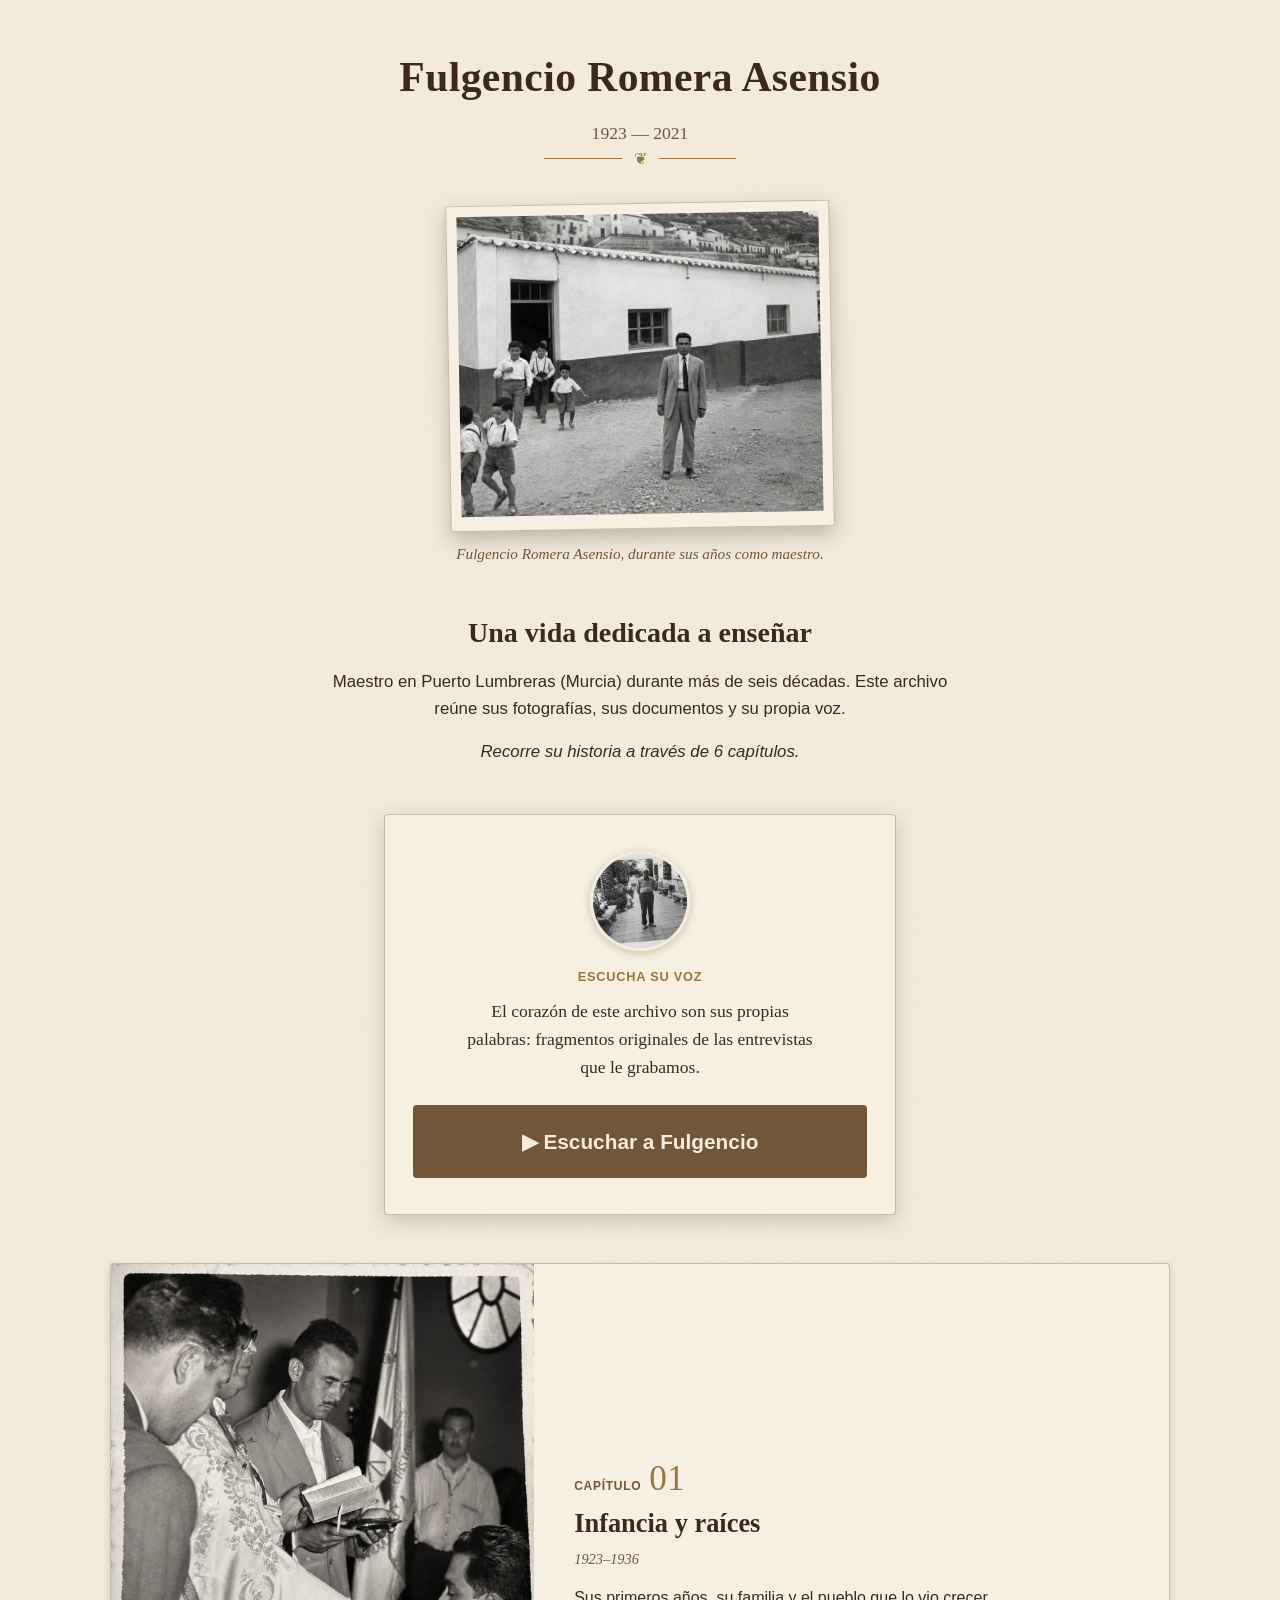
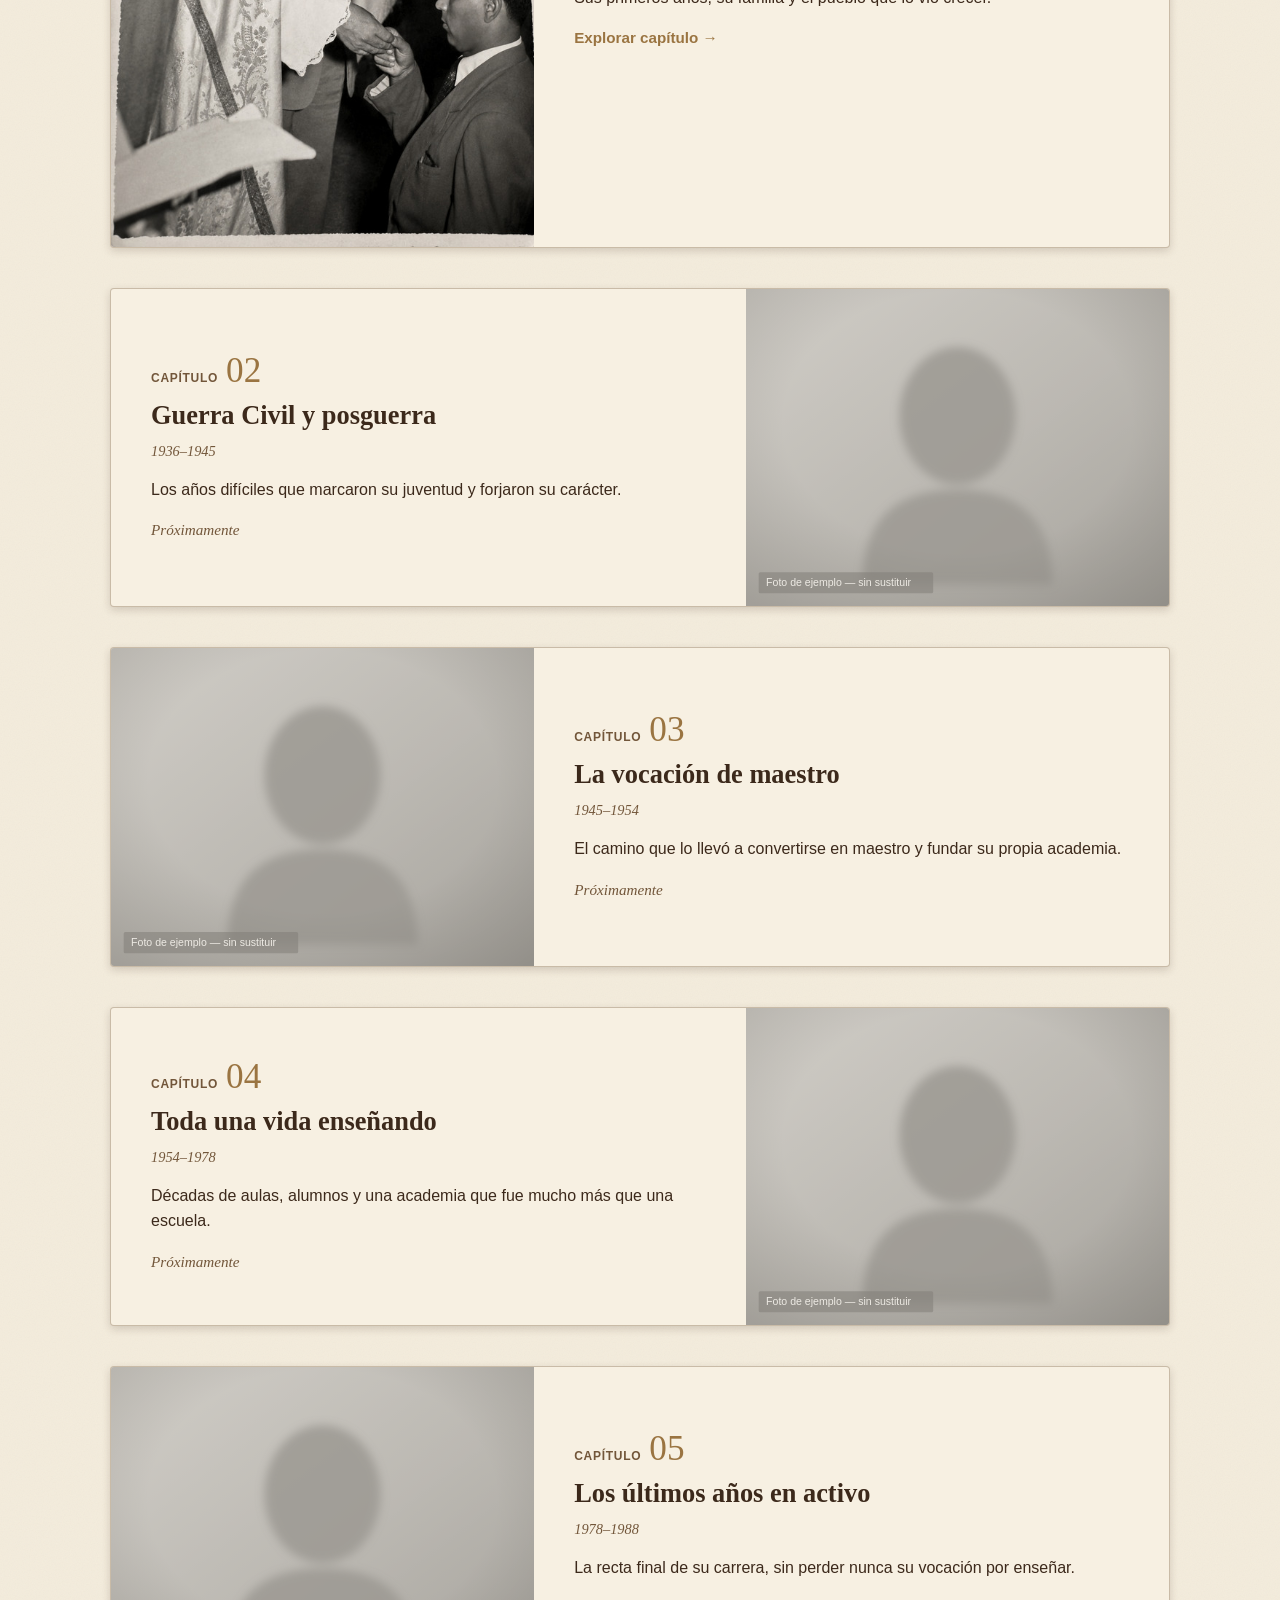
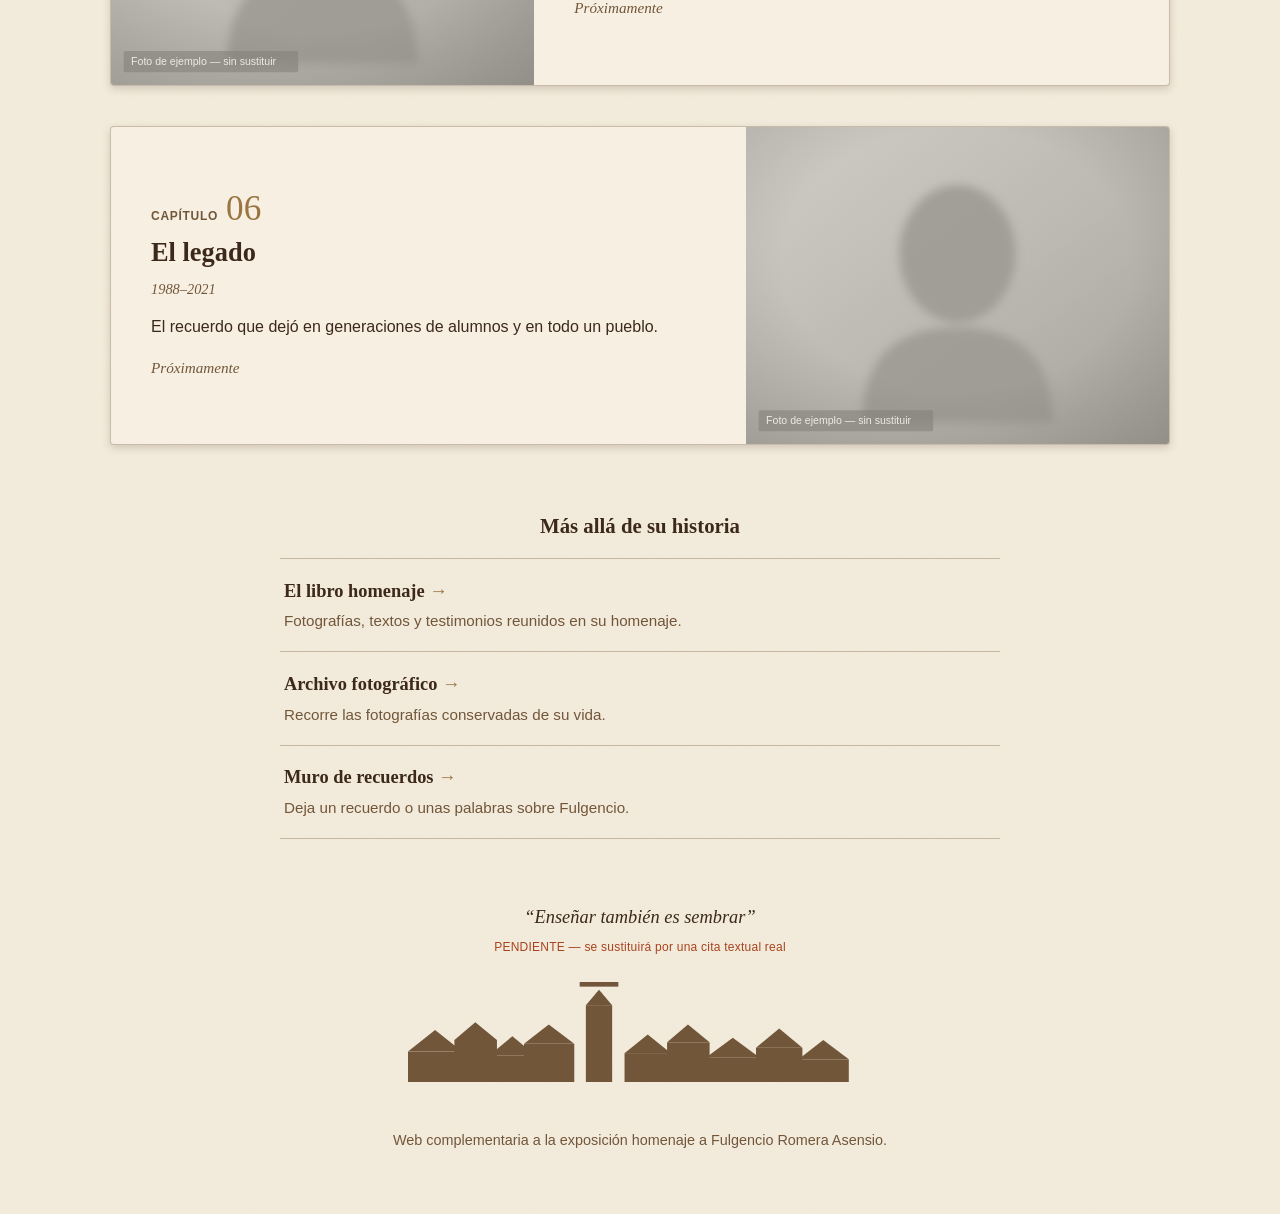
==== index.html @ 1c8d44cd "Primera versión: web homenaje a Fulgencio Romera Asensio Portada con capítulos cronológicos, panel i" ====
<!DOCTYPE html>
<!--
  PLANTILLA BASE DE LA PORTADA — NO EDITAR A MANO EL index.html GENERADO.

  build.js sustituye el token de tarjetas (ver más abajo, en el cuerpo)
  por una ficha de archivo por cada uno de los 6 capítulos cronológicos
  (llamados "bloques" internamente, ver constante BLOQUES en build.js),
  enlazando al primer panel de cada uno. Para cambiar el diseño de la
  portada, edita este archivo y vuelve a ejecutar `node build.js`.
-->
<html lang="es">
<head>
<meta charset="UTF-8" />
<meta name="viewport" content="width=device-width, initial-scale=1" />
<title>Homenaje a Fulgencio Romera Asensio</title>
<link rel="stylesheet" href="css/estilo.css" />
</head>
<body>

<!-- CONTENIDO PROVISIONAL: pendiente de sustituir por contenido real -->
<script>console.log("%c\u26A0 Contenido provisional: pendiente de sustituir por contenido real.", "color:#9A7441;font-weight:bold;");</script>

<header class="cabecera-hero">
  <h1>Fulgencio Romera Asensio</h1>
  <p class="fechas">1923 — 2021</p>
</header>

<div class="ornamento" aria-hidden="true">
  <span class="ornamento-linea"></span>
  <span class="ornamento-simbolo">❦</span>
  <span class="ornamento-linea"></span>
</div>

<!--
  PRUEBA VISUAL, NO DEFINITIVA: foto real usada solo para ver cómo se ve el
  diseño con fotografías reales. La asignación final de qué foto va aquí
  puede cambiar más adelante.
-->
<figure class="foto-cabecera">
  <span class="foto-cabecera-marco">
    <img src="media/fotos/foto-maestro-escuela.jpg" alt="Fulgencio Romera Asensio de pie frente a una escuela de pueblo, con alumnos saliendo del edificio." />
  </span>
  <figcaption>Fulgencio Romera Asensio, durante sus años como maestro.</figcaption>
</figure>

<div class="intro-editorial">
  <h2 class="intro-editorial-kicker">Una vida dedicada a enseñar</h2>
  <p>
    Maestro en Puerto Lumbreras (Murcia) durante más de seis décadas. Este
    archivo reúne sus fotografías, sus documentos y su propia voz.
  </p>
  <p class="intro-editorial-nota">Recorre su historia a través de 6 capítulos.</p>
</div>

<!-- PRUEBA VISUAL, NO DEFINITIVA: foto real usada solo para ver el diseño; la asignación final puede cambiar. -->
<section class="escucha-voz">
  <img class="escucha-voz-foto" src="media/fotos/foto-retrato-jardin.jpg" alt="Retrato de Fulgencio Romera Asensio en el jardín de su casa." />
  <span class="escucha-voz-etiqueta">Escucha su voz</span>
  <p class="escucha-voz-intro">El corazón de este archivo son sus propias palabras: fragmentos originales de las entrevistas que le grabamos.</p>
  <a class="boton-escuchar" href="paneles/bloque1-panel1.html">▶ Escuchar a Fulgencio</a>
</section>

<nav class="lista-capitulos" aria-label="Capítulos de su vida">
  <a class="ficha-capitulo" href="paneles/bloque1-panel1.html">
    <div class="ficha-capitulo-foto">
      <img src="media/fotos/foto-confirmacion-infancia.jpg" alt="Fotografía histórica en blanco y negro de una ceremonia de confirmación, con un sacerdote entregando algo a un joven arrodillado." />
    </div>
    <div class="ficha-capitulo-info">
    <div class="ficha-capitulo-numero">
      <span class="ficha-capitulo-numero-etiqueta">Capítulo</span>
      <span class="ficha-capitulo-numero-cifra">01</span>
    </div>
      <h2 class="ficha-capitulo-titulo">Infancia y raíces</h2>
      <span class="ficha-capitulo-periodo">1923–1936</span>
      <p class="ficha-capitulo-descripcion">Sus primeros años, su familia y el pueblo que lo vio crecer.</p>
      <span class="ficha-capitulo-cta">Explorar capítulo →</span>
    </div>
  </a>
  <div class="ficha-capitulo vacia">
    <div class="ficha-capitulo-foto ficha-capitulo-foto-apagada">
      <img src="media/fotos/placeholder.svg" alt="Fotografía de ejemplo en blanco y negro, contenido provisional" />
    </div>
    <div class="ficha-capitulo-info">
    <div class="ficha-capitulo-numero">
      <span class="ficha-capitulo-numero-etiqueta">Capítulo</span>
      <span class="ficha-capitulo-numero-cifra">02</span>
    </div>
      <h2 class="ficha-capitulo-titulo">Guerra Civil y posguerra</h2>
      <span class="ficha-capitulo-periodo">1936–1945</span>
      <p class="ficha-capitulo-descripcion">Los años difíciles que marcaron su juventud y forjaron su carácter.</p>
      <span class="ficha-capitulo-proximamente">Próximamente</span>
    </div>
  </div>
  <div class="ficha-capitulo vacia">
    <div class="ficha-capitulo-foto ficha-capitulo-foto-apagada">
      <img src="media/fotos/placeholder.svg" alt="Fotografía de ejemplo en blanco y negro, contenido provisional" />
    </div>
    <div class="ficha-capitulo-info">
    <div class="ficha-capitulo-numero">
      <span class="ficha-capitulo-numero-etiqueta">Capítulo</span>
      <span class="ficha-capitulo-numero-cifra">03</span>
    </div>
      <h2 class="ficha-capitulo-titulo">La vocación de maestro</h2>
      <span class="ficha-capitulo-periodo">1945–1954</span>
      <p class="ficha-capitulo-descripcion">El camino que lo llevó a convertirse en maestro y fundar su propia academia.</p>
      <span class="ficha-capitulo-proximamente">Próximamente</span>
    </div>
  </div>
  <div class="ficha-capitulo vacia">
    <div class="ficha-capitulo-foto ficha-capitulo-foto-apagada">
      <img src="media/fotos/placeholder.svg" alt="Fotografía de ejemplo en blanco y negro, contenido provisional" />
    </div>
    <div class="ficha-capitulo-info">
    <div class="ficha-capitulo-numero">
      <span class="ficha-capitulo-numero-etiqueta">Capítulo</span>
      <span class="ficha-capitulo-numero-cifra">04</span>
    </div>
      <h2 class="ficha-capitulo-titulo">Toda una vida enseñando</h2>
      <span class="ficha-capitulo-periodo">1954–1978</span>
      <p class="ficha-capitulo-descripcion">Décadas de aulas, alumnos y una academia que fue mucho más que una escuela.</p>
      <span class="ficha-capitulo-proximamente">Próximamente</span>
    </div>
  </div>
  <div class="ficha-capitulo vacia">
    <div class="ficha-capitulo-foto ficha-capitulo-foto-apagada">
      <img src="media/fotos/placeholder.svg" alt="Fotografía de ejemplo en blanco y negro, contenido provisional" />
    </div>
    <div class="ficha-capitulo-info">
    <div class="ficha-capitulo-numero">
      <span class="ficha-capitulo-numero-etiqueta">Capítulo</span>
      <span class="ficha-capitulo-numero-cifra">05</span>
    </div>
      <h2 class="ficha-capitulo-titulo">Los últimos años en activo</h2>
      <span class="ficha-capitulo-periodo">1978–1988</span>
      <p class="ficha-capitulo-descripcion">La recta final de su carrera, sin perder nunca su vocación por enseñar.</p>
      <span class="ficha-capitulo-proximamente">Próximamente</span>
    </div>
  </div>
  <div class="ficha-capitulo vacia">
    <div class="ficha-capitulo-foto ficha-capitulo-foto-apagada">
      <img src="media/fotos/placeholder.svg" alt="Fotografía de ejemplo en blanco y negro, contenido provisional" />
    </div>
    <div class="ficha-capitulo-info">
    <div class="ficha-capitulo-numero">
      <span class="ficha-capitulo-numero-etiqueta">Capítulo</span>
      <span class="ficha-capitulo-numero-cifra">06</span>
    </div>
      <h2 class="ficha-capitulo-titulo">El legado</h2>
      <span class="ficha-capitulo-periodo">1988–2021</span>
      <p class="ficha-capitulo-descripcion">El recuerdo que dejó en generaciones de alumnos y en todo un pueblo.</p>
      <span class="ficha-capitulo-proximamente">Próximamente</span>
    </div>
  </div>
</nav>

<section class="mas-alla">
  <h2 class="titulo-seccion">Más allá de su historia</h2>
  <ul class="mas-alla-lista">
    <li>
      <a class="mas-alla-item" href="libro.html">
        <span class="mas-alla-titulo">El libro homenaje</span>
        <span class="mas-alla-descripcion">Fotografías, textos y testimonios reunidos en su homenaje.</span>
      </a>
    </li>
    <li>
      <a class="mas-alla-item" href="galeria.html">
        <span class="mas-alla-titulo">Archivo fotográfico</span>
        <span class="mas-alla-descripcion">Recorre las fotografías conservadas de su vida.</span>
      </a>
    </li>
    <li>
      <a class="mas-alla-item" href="recuerdos.html">
        <span class="mas-alla-titulo">Muro de recuerdos</span>
        <span class="mas-alla-descripcion">Deja un recuerdo o unas palabras sobre Fulgencio.</span>
      </a>
    </li>
  </ul>
</section>

<p class="cita-cierre">
  <em>&ldquo;Enseñar también es sembrar&rdquo;</em>
  <span class="pendiente-marca">PENDIENTE — se sustituirá por una cita textual real</span>
</p>

<div class="ilustracion-pueblo" aria-hidden="true">
  <svg viewBox="0 0 600 130" preserveAspectRatio="xMidYMax meet">
    <g fill="currentColor">
      <rect x="0" y="90" width="70" height="40"/>
      <polygon points="0,90 35,62 70,90"/>
      <rect x="60" y="75" width="55" height="55"/>
      <polygon points="60,75 87,52 115,75"/>
      <rect x="105" y="95" width="60" height="35"/>
      <polygon points="105,95 135,70 165,95"/>
      <rect x="230" y="30" width="34" height="100"/>
      <polygon points="230,30 247,10 264,30"/>
      <rect x="243" y="14" width="8" height="16"/>
      <rect x="222" y="0" width="50" height="6"/>
      <rect x="150" y="80" width="65" height="50"/>
      <polygon points="150,80 182,55 215,80"/>
      <rect x="280" y="92" width="60" height="38"/>
      <polygon points="280,92 310,68 340,92"/>
      <rect x="335" y="78" width="55" height="52"/>
      <polygon points="335,78 362,55 390,78"/>
      <rect x="385" y="98" width="70" height="32"/>
      <polygon points="385,98 420,72 455,98"/>
      <rect x="450" y="85" width="60" height="45"/>
      <polygon points="450,85 480,60 510,85"/>
      <rect x="505" y="100" width="65" height="30"/>
      <polygon points="505,100 537,75 570,100"/>
    </g>
  </svg>
</div>

<footer class="pie">
  <p>Web complementaria a la exposición homenaje a Fulgencio Romera Asensio.</p>
</footer>

</body>
</html>
---- css/estilo.css ----
/* =========================================================================
   Estilo compartido — Exposición homenaje a Fulgencio Romera Asensio
   Estética de archivo histórico (crema, marrón, dorado envejecido, serif),
   mobile-first, pensada para público mayor: tipografía grande, alto
   contraste, botones grandes, tap simple. La sensación "de época" viene de
   estos colores/tipografía/marcos, NO de aplicar un filtro sepia sobre las
   fotografías reales — evitar añadir `filter: sepia(...)` a fotos nuevas.
   Este archivo es único para toda la web: NO se edita al añadir un panel.
   ========================================================================= */

:root {
  --color-fondo: #f4eddd;
  --color-tarjeta: #f7f0e2;
  --color-texto: #3c291b;
  --color-texto-suave: #72563a;
  --color-acento: #9a7441;
  --color-borde: rgba(114, 86, 58, 0.35);
  --color-boton-fondo: #72563a;
  --color-boton-fondo-activo: #5c4630;
  --color-boton-texto: #f4edde;
  --color-foto-fondo: #2a2018;
  --color-aviso: #a8431e;
  --font-serif: Georgia, "Times New Roman", Times, serif;
  --font-sans: Arial, Helvetica, sans-serif;
}

* {
  box-sizing: border-box;
}

html {
  -webkit-text-size-adjust: 100%;
}

body {
  margin: 0;
  background-color: var(--color-fondo);
  background-image: url("data:image/svg+xml;utf8,<svg xmlns='http://www.w3.org/2000/svg' width='140' height='140'><filter id='n'><feTurbulence type='fractalNoise' baseFrequency='0.85' numOctaves='2' stitchTiles='stitch'/><feColorMatrix type='matrix' values='0 0 0 0 0.235  0 0 0 0 0.161  0 0 0 0 0.106  0 0 0 0.035 0'/></filter><rect width='100%25' height='100%25' filter='url(%23n)'/></svg>");
  background-repeat: repeat;
  color: var(--color-texto);
  font-family: var(--font-sans);
  font-size: 18px;
  line-height: 1.6;
}

img {
  max-width: 100%;
  display: block;
}

a {
  color: var(--color-acento);
}

/* -------------------- Aviso de contenido provisional (solo consola) --------------- */
/*
  El aviso de "contenido provisional" ya NO se muestra como elemento visual
  al usuario final (rompía la estética de archivo histórico). Ahora se marca
  con un comentario HTML junto al contenido afectado y un console.log() que
  solo ve quien abra las herramientas de desarrollo. No necesita estilos.
*/

/* ------------------------------- Cabecera portada --------------------------------- */

.cabecera {
  padding: 2.5rem 1.5rem 2rem;
  text-align: center;
}

.cabecera h1 {
  font-family: var(--font-serif);
  font-size: 2rem;
  margin: 0 0 0.75rem;
  color: var(--color-texto);
}

/* --------------------------- Portada: cabecera emocional --------------------------- */

.cabecera-hero {
  padding: 2.75rem 1.5rem 0.25rem;
  text-align: center;
  max-width: 56rem;
  margin: 0 auto;
}

.cabecera-hero h1 {
  font-family: var(--font-serif);
  font-size: 2rem;
  letter-spacing: 0.01em;
  margin: 0 0 0.5rem;
  color: var(--color-texto);
}

.cabecera-hero .fechas {
  font-family: var(--font-serif);
  color: var(--color-texto-suave);
  font-size: 1.1rem;
  margin: 0;
}

.ornamento {
  display: flex;
  align-items: center;
  justify-content: center;
  gap: 0.75rem;
  width: 12rem;
  margin: 0 auto 1.25rem;
}

.ornamento-linea {
  flex: 1;
  height: 1px;
  background: var(--color-acento);
}

.ornamento-simbolo {
  color: var(--color-acento);
  font-size: 1rem;
  line-height: 1;
}

.titulo-seccion {
  font-family: var(--font-serif);
  text-align: center;
  color: var(--color-texto);
  font-size: 1.3rem;
  margin: 0.5rem 0 1rem;
}

/* ----------------------------- Portada: fotografía de cabecera --------------------- */

.foto-cabecera {
  max-width: 24rem;
  margin: 2.25rem auto 0.75rem;
  padding: 0 1.5rem;
  text-align: center;
}

.foto-cabecera-marco {
  display: block;
  background: var(--color-tarjeta);
  border: 1px solid var(--color-borde);
  padding: 10px 10px 14px;
  box-shadow: 0 8px 20px rgba(60, 41, 27, 0.28);
  transform: rotate(-1deg);
}

.foto-cabecera-marco img {
  width: 100%;
  height: 220px;
  object-fit: cover;
}

.foto-cabecera figcaption {
  margin-top: 0.85rem;
  font-family: var(--font-serif);
  font-style: italic;
  font-size: 0.95rem;
  color: var(--color-texto-suave);
}

/* ------------------------------- Portada: intro editorial --------------------------- */

.intro-editorial {
  max-width: 40rem;
  margin: 2.75rem auto 0;
  padding: 0 1.5rem;
  text-align: center;
}

.intro-editorial-kicker {
  font-family: var(--font-serif);
  font-size: 1.5rem;
  color: var(--color-texto);
  margin: 0 0 0.85rem;
}

.intro-editorial p {
  font-size: 1.05rem;
  margin: 0 0 1rem;
  color: var(--color-texto);
}

.intro-editorial-nota {
  font-size: 0.95rem;
  color: var(--color-texto-suave);
  font-style: italic;
}

/* ------------------------------ Portada: escucha su voz ----------------------------- */

.escucha-voz {
  max-width: 28rem;
  margin: 3rem auto;
  padding: 2.25rem 1.75rem;
  text-align: center;
  background: var(--color-tarjeta);
  border: 1px solid var(--color-borde);
  border-radius: 4px;
  box-shadow: 0 6px 20px rgba(60, 41, 27, 0.22);
}

.escucha-voz-foto {
  width: 100px;
  height: 100px;
  border-radius: 50%;
  object-fit: cover;
  margin: 0 auto 1rem;
  border: 3px solid var(--color-fondo);
  box-shadow: 0 2px 8px rgba(60, 41, 27, 0.25);
}

.escucha-voz-etiqueta {
  display: block;
  font-family: var(--font-sans);
  font-size: 0.8rem;
  font-weight: bold;
  text-transform: uppercase;
  letter-spacing: 0.06em;
  color: var(--color-acento);
  margin-bottom: 0.6rem;
}

.escucha-voz-intro {
  font-family: var(--font-serif);
  font-size: 1.1rem;
  color: var(--color-texto);
  max-width: 22rem;
  margin: 0 auto 1.5rem;
}

.boton-escuchar {
  display: inline-block;
  width: 100%;
  text-align: center;
  background: var(--color-boton-fondo);
  color: var(--color-boton-texto);
  text-decoration: none;
  font-family: var(--font-sans);
  font-weight: bold;
  font-size: 1.3rem;
  padding: 1.25rem 1.5rem;
  border-radius: 4px;
  min-height: 56px;
}

.boton-escuchar:active {
  background: var(--color-boton-fondo-activo);
}

/* -------------------------------- Portada: capítulos -------------------------------- */

.lista-capitulos {
  display: flex;
  flex-direction: column;
  gap: 2rem;
  max-width: 40rem;
  margin: 3rem auto 0;
  padding: 0 1.25rem;
}

.ficha-capitulo {
  display: flex;
  flex-direction: column;
  background: var(--color-tarjeta);
  border: 1px solid var(--color-borde);
  border-radius: 4px;
  overflow: hidden;
  text-decoration: none;
  color: var(--color-texto);
  box-shadow: 0 3px 8px rgba(60, 41, 27, 0.18);
  transition: transform 0.15s ease;
}

.ficha-capitulo:active {
  transform: scale(0.99);
}

.ficha-capitulo-foto {
  width: 100%;
  aspect-ratio: 16 / 10;
  overflow: hidden;
}

.ficha-capitulo-foto img {
  width: 100%;
  height: 100%;
  object-fit: cover;
}

.ficha-capitulo-foto-apagada img {
  filter: grayscale(1) opacity(0.55);
}

.ficha-capitulo-info {
  padding: 1.25rem 1.4rem 1.5rem;
}

.ficha-capitulo-numero {
  display: flex;
  align-items: baseline;
  gap: 0.5rem;
  margin-bottom: 0.35rem;
}

.ficha-capitulo-numero-etiqueta {
  font-family: var(--font-sans);
  font-size: 0.75rem;
  font-weight: bold;
  text-transform: uppercase;
  letter-spacing: 0.06em;
  color: var(--color-texto-suave);
}

.ficha-capitulo-numero-cifra {
  font-family: var(--font-serif);
  font-size: 2.2rem;
  line-height: 1;
  color: var(--color-acento);
}

.ficha-capitulo-titulo {
  font-family: var(--font-serif);
  font-size: 1.5rem;
  margin: 0 0 0.25rem;
  color: var(--color-texto);
}

.ficha-capitulo-periodo {
  display: block;
  font-family: var(--font-serif);
  font-style: italic;
  font-size: 0.9rem;
  color: var(--color-texto-suave);
  margin-bottom: 0.85rem;
}

.ficha-capitulo-descripcion {
  font-size: 1rem;
  margin: 0 0 1rem;
  color: var(--color-texto);
}

.ficha-capitulo-cta {
  display: inline-block;
  font-family: var(--font-sans);
  font-weight: bold;
  font-size: 0.95rem;
  color: var(--color-acento);
}

.ficha-capitulo-proximamente {
  display: inline-block;
  font-family: var(--font-serif);
  font-style: italic;
  font-size: 0.95rem;
  color: var(--color-texto-suave);
}

/* ------------------------------ Portada: más allá de su historia -------------------- */

.mas-alla {
  max-width: 40rem;
  margin: 4rem auto 0;
  padding: 0 1.5rem;
}

.mas-alla-lista {
  list-style: none;
  margin: 0;
  padding: 0;
  border-top: 1px solid var(--color-borde);
}

.mas-alla-item {
  display: block;
  padding: 1.1rem 0.25rem;
  border-bottom: 1px solid var(--color-borde);
  text-decoration: none;
  color: var(--color-texto);
  min-height: 44px;
}

.mas-alla-item:active {
  background: var(--color-tarjeta);
}

.mas-alla-titulo {
  display: block;
  font-family: var(--font-serif);
  font-size: 1.15rem;
  font-weight: bold;
  color: var(--color-texto);
}

.mas-alla-titulo::after {
  content: " →";
  font-weight: normal;
  color: var(--color-acento);
}

.mas-alla-descripcion {
  display: block;
  font-size: 0.95rem;
  color: var(--color-texto-suave);
  margin-top: 0.2rem;
}

.cita-cierre {
  max-width: 30rem;
  margin: 4rem auto 1.5rem;
  padding: 0 1.5rem;
  text-align: center;
  font-family: var(--font-serif);
  font-style: italic;
  font-size: 1.15rem;
  color: var(--color-texto);
}

.cita-cierre .pendiente-marca {
  display: block;
  margin-top: 0.4rem;
  font-family: var(--font-sans);
  font-style: normal;
  font-size: 0.75rem;
  letter-spacing: 0.02em;
  color: var(--color-aviso);
}

.ilustracion-pueblo {
  display: block;
  width: 100%;
  max-width: 32rem;
  margin: 0 auto;
  padding: 0 1.5rem;
  color: var(--color-texto-suave);
}

.ilustracion-pueblo svg {
  width: 100%;
  height: auto;
  display: block;
}

.pie {
  text-align: center;
  padding: 2rem 1.25rem 3rem;
  color: var(--color-texto-suave);
  font-size: 0.9rem;
}

/* ------------------------------ Panel individual: hero ----------------------------- */

.hero {
  position: relative;
  width: 100%;
  height: 100svh;
  min-height: 480px;
  overflow: hidden;
  background: var(--color-foto-fondo);
}

.hero-tap {
  all: unset;
  position: absolute;
  inset: 0;
  display: block;
  cursor: pointer;
  width: 100%;
  height: 100%;
}

.hero-tap img {
  width: 100%;
  height: 100%;
  object-fit: cover;
}

.hero-nav {
  position: absolute;
  top: 0;
  left: 0;
  right: 0;
  z-index: 2;
  display: flex;
  align-items: center;
  justify-content: space-between;
  gap: 0.75rem;
  padding: max(1rem, env(safe-area-inset-top)) 1rem 0;
  pointer-events: none;
}

.hero-volver,
.hero-indicador {
  display: inline-block;
  background: rgba(42, 32, 24, 0.5);
  color: #fff;
  font-family: var(--font-sans);
  font-weight: bold;
  font-size: 0.95rem;
  text-shadow: 0 1px 4px rgba(0, 0, 0, 0.6);
  padding: 0.5rem 0.9rem;
  border-radius: 999px;
  white-space: nowrap;
}

.hero-volver {
  pointer-events: auto;
  text-decoration: none;
}

.hero-overlay {
  position: absolute;
  inset: 0;
  z-index: 1;
  display: flex;
  flex-direction: column;
  align-items: center;
  justify-content: flex-end;
  gap: 1.5rem;
  background: linear-gradient(to bottom, rgba(0, 0, 0, 0) 0%, rgba(20, 15, 5, 0.9) 100%);
  padding: 1.5rem 1.5rem max(1.75rem, env(safe-area-inset-bottom));
  text-align: center;
  pointer-events: none;
}

.hero-info {
  max-width: 26rem;
}

.hero-titulo {
  font-family: var(--font-serif);
  font-size: 1.6rem;
  color: #fff;
  text-shadow: 0 2px 10px rgba(0, 0, 0, 0.8);
  margin: 0.4rem 0 0;
}

.hero-reproductor {
  display: flex;
  flex-direction: column;
  align-items: center;
  gap: 1.5rem;
}

.boton-play {
  width: 108px;
  height: 108px;
  border-radius: 50%;
  background: rgba(240, 228, 204, 0.95);
  border: 4px solid var(--color-fondo);
  box-shadow: 0 4px 18px rgba(0, 0, 0, 0.45);
  display: flex;
  align-items: center;
  justify-content: center;
}

.boton-play svg {
  width: 42px;
  height: 42px;
  fill: var(--color-texto);
}

.hero-texto {
  color: #fff;
  font-family: var(--font-sans);
  font-size: 1.35rem;
  font-weight: bold;
  text-shadow: 0 2px 8px rgba(0, 0, 0, 0.7);
  max-width: 20rem;
}

.hero-progreso {
  position: absolute;
  left: 0;
  bottom: 0;
  height: 6px;
  width: 0%;
  background: var(--color-fondo);
}

.etiqueta-bloque {
  display: inline-block;
  padding: 0.3rem 0.9rem;
  background: var(--color-acento);
  color: var(--color-boton-texto);
  border-radius: 999px;
  font-size: 0.85rem;
  font-weight: bold;
}

/* ------------------------------ Panel individual: contenido ------------------------ */

.contenido-panel {
  /* Sin background propio a propósito: deja ver el fondo color + textura
     de papel del <body> (nunca blanco) en vez de taparlo con un color
     plano. */
  max-width: 42rem;
  margin: 0 auto;
  padding: 2.5rem 1.5rem 3rem;
}

.contenido-panel .contexto p {
  font-family: var(--font-serif);
  color: var(--color-texto);
  line-height: 1.7;
  margin: 0 0 1.25rem;
  font-size: 1.05rem;
}

.cita {
  font-family: var(--font-serif);
  font-style: italic;
  font-size: 1.4rem;
  line-height: 1.5;
  color: var(--color-texto);
  background: var(--color-tarjeta);
  border-left: 4px solid var(--color-acento);
  border-radius: 0 4px 4px 0;
  box-shadow: 0 4px 14px rgba(60, 41, 27, 0.15);
  padding: 1.5rem 1.5rem 1.5rem 2rem;
  margin: 2.75rem 0;
  position: relative;
}

.cita::before {
  content: "\201C";
  font-family: var(--font-serif);
  font-size: 3.5rem;
  color: var(--color-acento);
  position: absolute;
  left: 0.5rem;
  top: -0.5rem;
  line-height: 1;
}

.fuente-audio {
  font-size: 0.9rem;
  color: var(--color-texto-suave);
  margin: 0 0 2.5rem;
}

.boton-volver {
  display: inline-block;
  width: 100%;
  text-align: center;
  background: var(--color-boton-fondo);
  color: var(--color-boton-texto);
  text-decoration: none;
  font-family: var(--font-sans);
  font-weight: bold;
  font-size: 1.1rem;
  padding: 1rem 1.25rem;
  border-radius: 3px;
  min-height: 48px;
}

.boton-volver:active {
  background: var(--color-boton-fondo-activo);
}

.boton-volver-seccion {
  display: block;
  max-width: 34rem;
  margin: 0 auto 3rem;
}

/* ------------------------------ Páginas de sección (secundarias) ------------------- */

.barra-superior {
  max-width: 42rem;
  margin: 0 auto;
  padding: 1.25rem 1.5rem 0;
}

.enlace-volver {
  display: inline-flex;
  align-items: center;
  min-height: 44px;
  color: var(--color-acento);
  font-family: var(--font-sans);
  font-weight: bold;
  font-size: 1rem;
  text-decoration: none;
}

.cabecera-seccion {
  padding-top: 1rem;
}

.seccion-placeholder {
  max-width: 34rem;
  margin: 0 auto 2.5rem;
  padding: 0 1.5rem;
}

.seccion-placeholder p {
  font-size: 1.05rem;
}

.lector-libro-placeholder {
  border: 1px dashed var(--color-acento);
  border-radius: 3px;
  background: var(--color-tarjeta);
  padding: 3rem 1.5rem;
  text-align: center;
  color: var(--color-texto-suave);
  font-style: italic;
}

/* ------------------------------ Formulario de recuerdos ---------------------------- */

.formulario-recuerdo {
  max-width: 34rem;
  margin: 0 auto 2.5rem;
  padding: 0 1.5rem;
}

.formulario-recuerdo h2 {
  font-family: var(--font-serif);
  color: var(--color-texto);
  font-size: 1.4rem;
  margin: 0 0 0.4rem;
}

.formulario-recuerdo .subtitulo {
  color: var(--color-texto-suave);
  margin: 0 0 1.5rem;
}

.campo-formulario {
  display: block;
  margin-bottom: 1.25rem;
}

.campo-formulario label {
  display: block;
  font-weight: bold;
  margin-bottom: 0.4rem;
  color: var(--color-texto);
}

.campo-formulario input[type="text"],
.campo-formulario textarea {
  width: 100%;
  font-family: var(--font-sans);
  font-size: 1rem;
  padding: 0.75rem;
  border: 1px solid var(--color-acento);
  border-radius: 3px;
  background: var(--color-tarjeta);
  color: var(--color-texto);
}

.campo-formulario textarea {
  min-height: 130px;
  resize: vertical;
}

.boton-enviar {
  display: inline-block;
  width: 100%;
  text-align: center;
  background: var(--color-boton-fondo);
  color: var(--color-boton-texto);
  font-family: var(--font-sans);
  font-weight: bold;
  font-size: 1.1rem;
  border: 0;
  padding: 1rem 1.25rem;
  border-radius: 3px;
  min-height: 48px;
  cursor: pointer;
}

.boton-enviar:active {
  background: var(--color-boton-fondo-activo);
}

/* ------------------------------ Muro de recuerdos (tarjetas) ------------------------ */

.muro-recuerdos {
  display: flex;
  flex-direction: column;
  gap: 2rem;
  max-width: 34rem;
  margin: 0 auto;
  padding: 0 1.5rem 3rem;
}

.tarjeta-recuerdo {
  position: relative;
  background:
    repeating-linear-gradient(
      0deg,
      rgba(114, 86, 58, 0.05) 0px,
      rgba(114, 86, 58, 0.05) 1px,
      transparent 1px,
      transparent 3px
    ),
    var(--color-tarjeta);
  border: 1px solid var(--color-acento);
  border-radius: 2px 6px 3px 5px;
  padding: 1.5rem 1.25rem 1.1rem;
  box-shadow: 0 3px 8px rgba(61, 43, 26, 0.22);
}

.tarjeta-recuerdo:nth-child(odd) {
  transform: rotate(-2deg);
}

.tarjeta-recuerdo:nth-child(even) {
  transform: rotate(2deg);
  border-radius: 6px 2px 5px 3px;
}

.tarjeta-recuerdo::before {
  content: "";
  position: absolute;
  top: -9px;
  left: 50%;
  transform: translateX(-50%);
  width: 34px;
  height: 14px;
  background: rgba(168, 135, 90, 0.6);
  border-radius: 2px;
  box-shadow: 0 1px 2px rgba(0, 0, 0, 0.25);
}

.tarjeta-recuerdo-marca {
  display: inline-block;
  margin-bottom: 0.6rem;
  font-family: var(--font-sans);
  font-size: 0.7rem;
  font-weight: bold;
  letter-spacing: 0.03em;
  color: var(--color-aviso);
}

.tarjeta-recuerdo .texto-recuerdo {
  font-size: 1.05rem;
  margin: 0 0 1rem;
}

.tarjeta-recuerdo .firma {
  display: block;
  text-align: right;
  font-family: var(--font-serif);
  font-style: italic;
  color: var(--color-texto-suave);
}

/* ------------------------------ Galería de fotos ------------------------------------ */

.galeria-grupo {
  max-width: 42rem;
  margin: 0 auto;
  padding: 0 1.5rem 2rem;
}

.galeria-grupo-titulo {
  font-family: var(--font-sans);
  font-size: 0.85rem;
  font-weight: bold;
  text-transform: uppercase;
  letter-spacing: 0.04em;
  color: var(--color-texto-suave);
  margin: 0 0 0.75rem;
}

.galeria-grid {
  display: grid;
  grid-template-columns: repeat(auto-fill, minmax(130px, 1fr));
  gap: 0.9rem;
}

.galeria-item {
  aspect-ratio: 1;
  border-radius: 3px;
  border: 1px solid var(--color-acento);
  overflow: hidden;
  box-shadow: 0 2px 5px rgba(61, 43, 26, 0.18);
}

.galeria-item img {
  width: 100%;
  height: 100%;
  object-fit: cover;
}

@media (min-width: 700px) {
  body {
    font-size: 19px;
  }

  .cabecera h1 {
    font-size: 2.5rem;
  }

  .cabecera-hero h1 {
    font-size: 2.6rem;
  }

  .hero-titulo {
    font-size: 2rem;
  }

  .intro-editorial-kicker {
    font-size: 1.75rem;
  }

  .foto-cabecera-marco img {
    height: 260px;
  }
}

@media (min-width: 960px) {
  .cabecera-hero {
    max-width: 960px;
  }

  .foto-cabecera {
    max-width: 27rem;
  }

  .foto-cabecera-marco img {
    height: 300px;
  }

  .intro-editorial {
    max-width: 44rem;
  }

  .escucha-voz {
    max-width: 32rem;
  }

  .lista-capitulos {
    max-width: 1100px;
    gap: 2.5rem;
  }

  .mas-alla {
    max-width: 48rem;
  }

  .ficha-capitulo {
    flex-direction: row;
    align-items: stretch;
    min-height: 210px;
  }

  /* Personalidad propia por capítulo: en pantallas anchas, los capítulos
     pares invierten el lado de la foto respecto a los impares, para que
     la fila se lea como un índice ilustrado (spread de libro) y no como
     una lista de tarjetas clonadas. */
  .ficha-capitulo:nth-child(even) {
    flex-direction: row-reverse;
  }

  .ficha-capitulo-foto {
    width: 40%;
    aspect-ratio: auto;
    flex-shrink: 0;
  }

  .ficha-capitulo-info {
    flex: 1;
    display: flex;
    flex-direction: column;
    justify-content: center;
    padding: 2rem 2.5rem;
  }

  .ficha-capitulo-titulo {
    font-size: 1.65rem;
  }
}
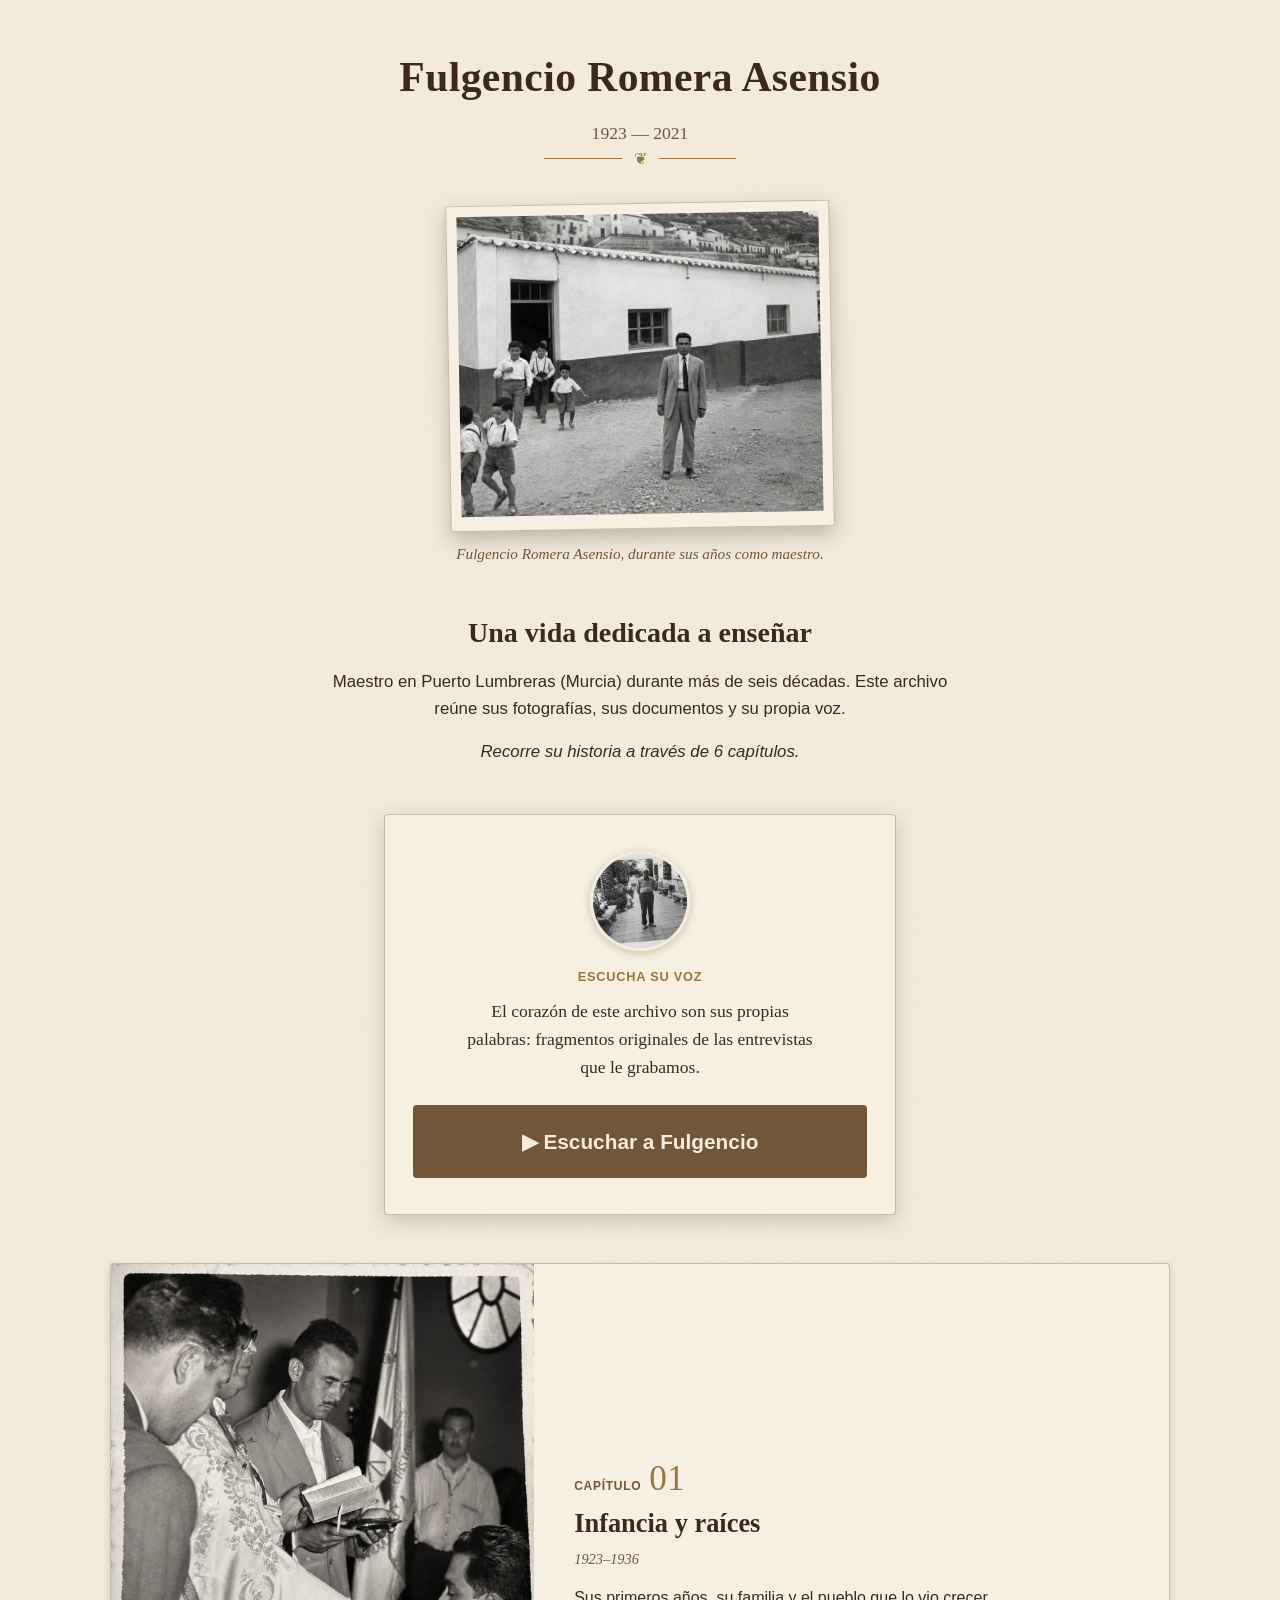
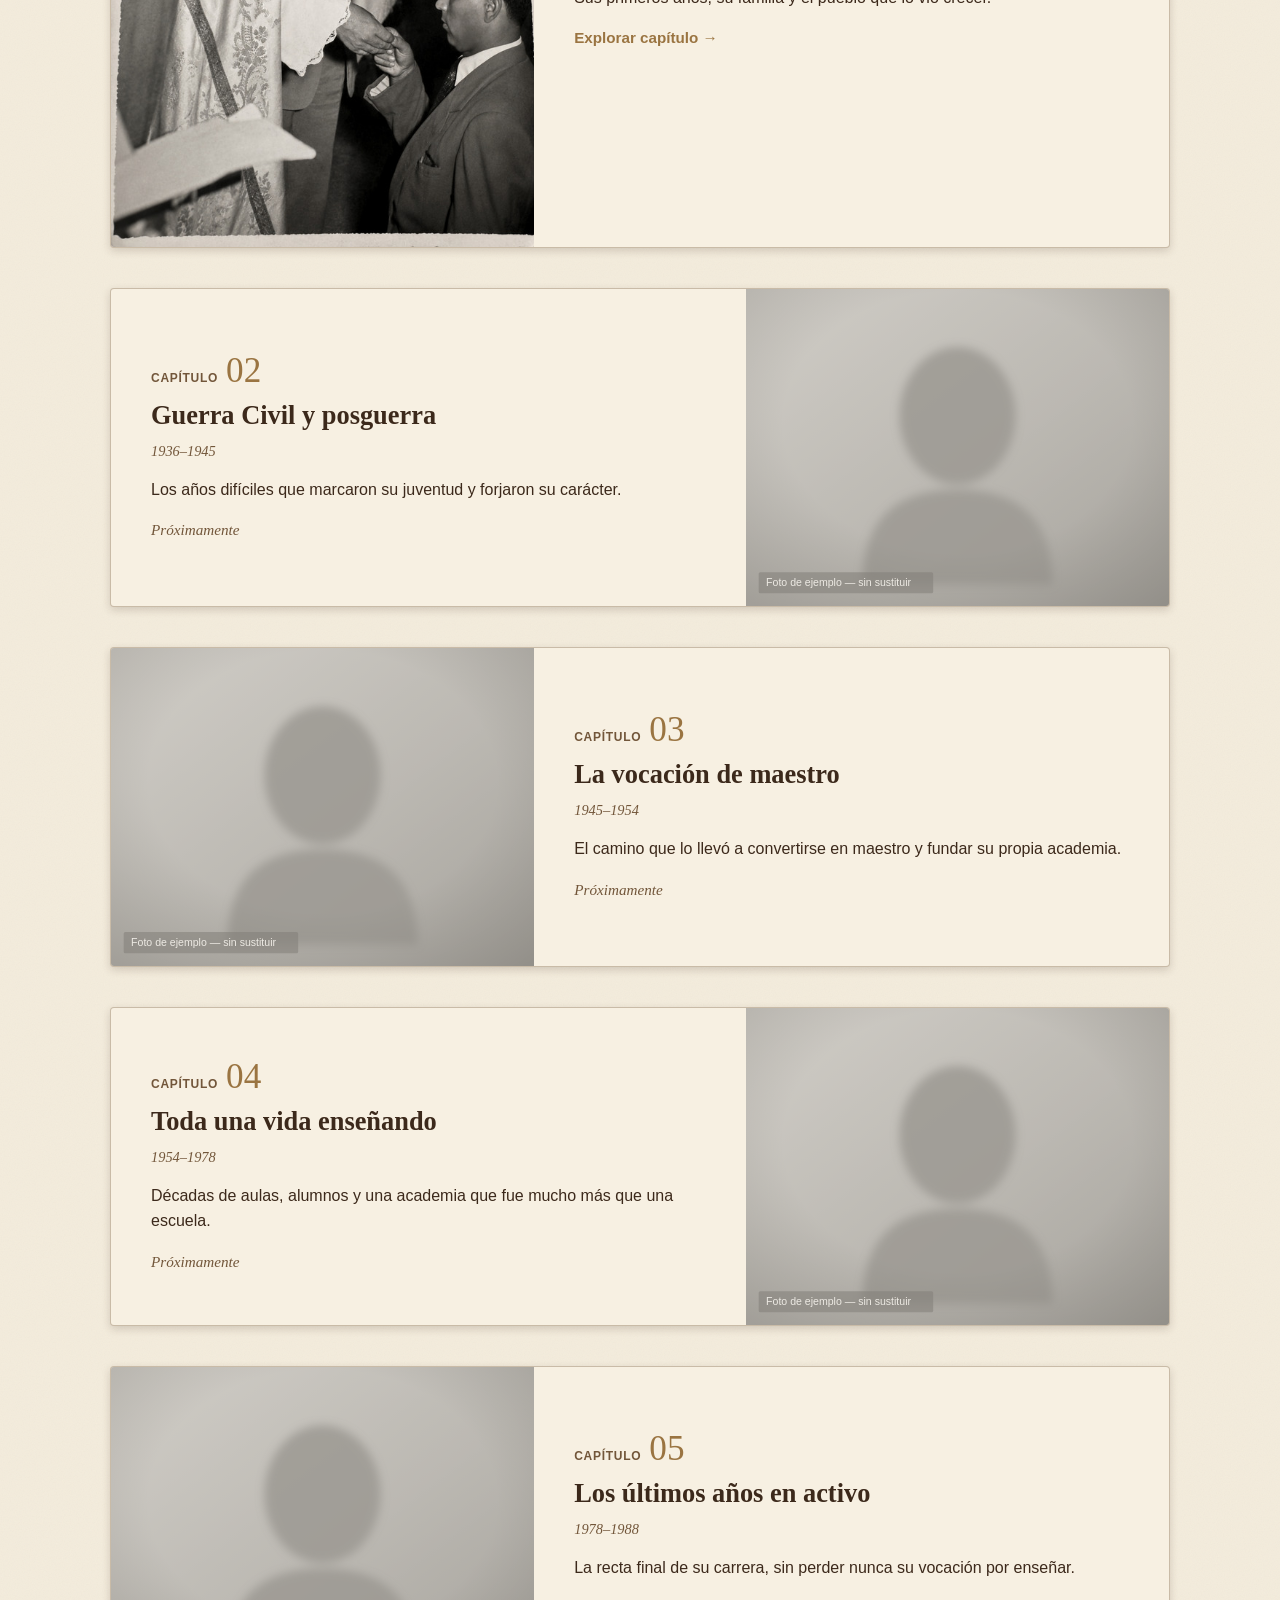
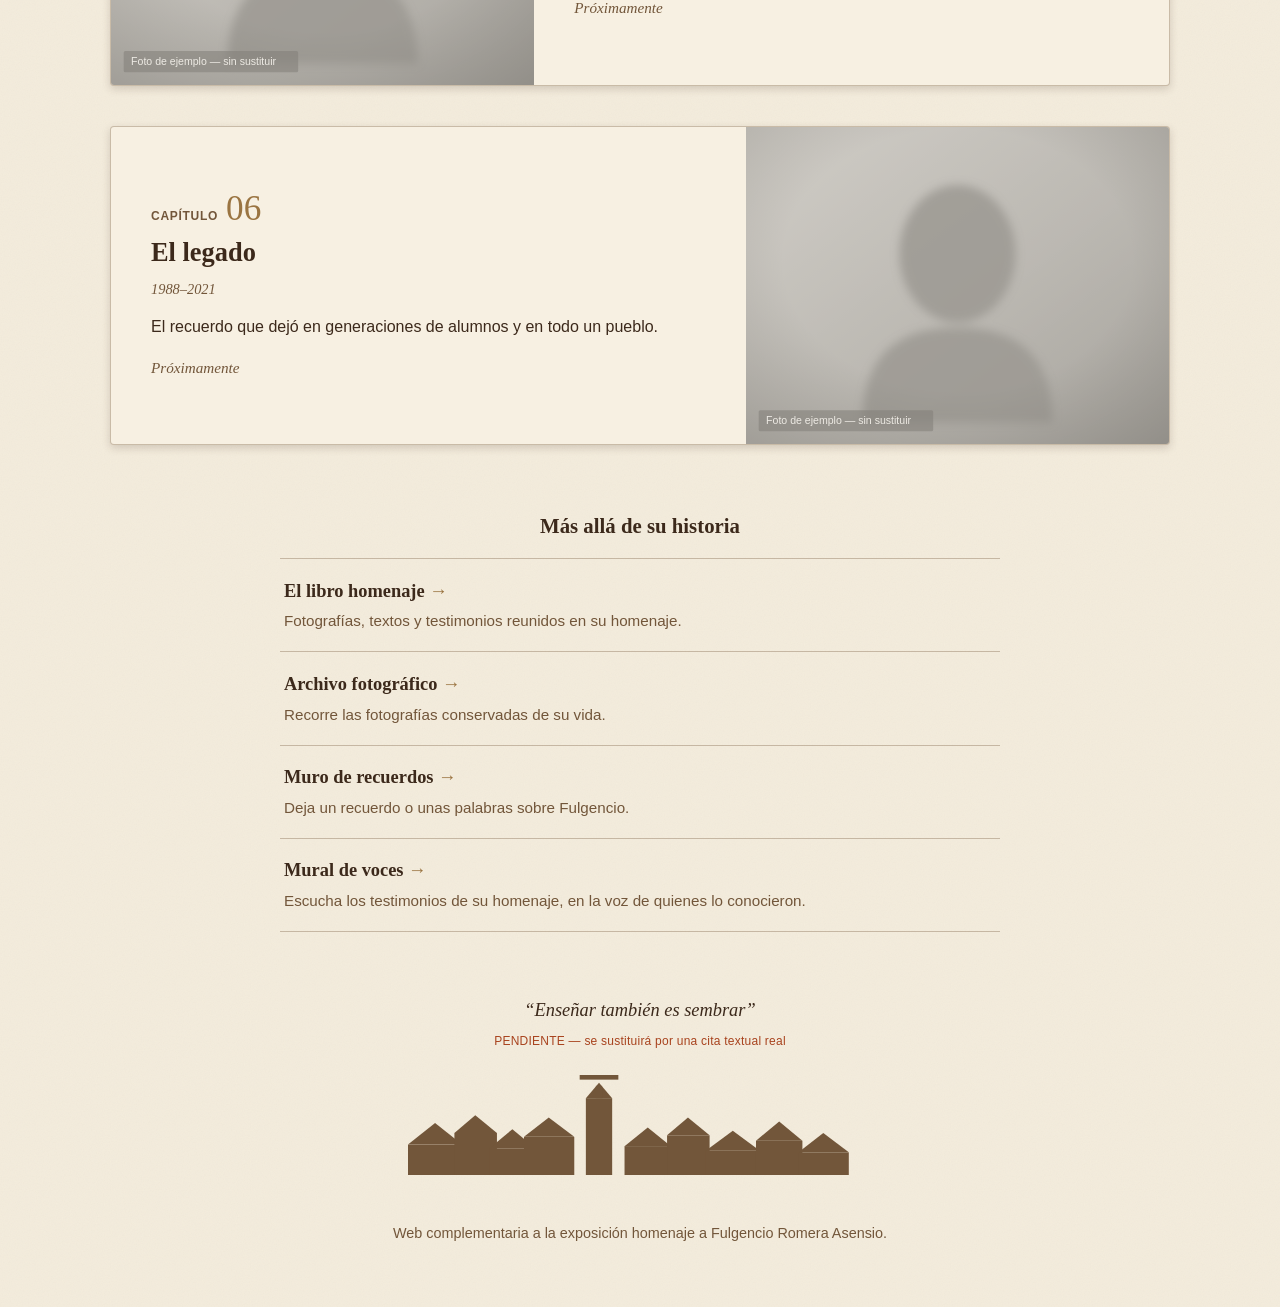
==== commit 2be0b988: "Añadir mural de voces: testimonios en audio del homenaje Página de cierre solo-audio con los testimo" ====
--- a/index.html
+++ b/index.html
@@ -172,6 +172,12 @@
       <a class="mas-alla-item" href="recuerdos.html">
         <span class="mas-alla-titulo">Muro de recuerdos</span>
         <span class="mas-alla-descripcion">Deja un recuerdo o unas palabras sobre Fulgencio.</span>
+      </a>
+    </li>
+    <li>
+      <a class="mas-alla-item" href="mural-de-voces.html">
+        <span class="mas-alla-titulo">Mural de voces</span>
+        <span class="mas-alla-descripcion">Escucha los testimonios de su homenaje, en la voz de quienes lo conocieron.</span>
       </a>
     </li>
   </ul>
--- a/css/estilo.css
+++ b/css/estilo.css
@@ -888,6 +888,167 @@
   object-fit: cover;
 }
 
+/* ------------------------------ Mural de voces (cierre del homenaje) ---------------- */
+
+.cabecera-mural {
+  max-width: 40rem;
+  margin: 0 auto;
+  padding: 1.5rem 1.5rem 0;
+  text-align: center;
+}
+
+.cabecera-mural h1 {
+  font-family: var(--font-serif);
+  font-size: 1.9rem;
+  margin: 0.5rem 0 0;
+  color: var(--color-texto);
+}
+
+.cabecera-mural-intro {
+  font-size: 1rem;
+  color: var(--color-texto-suave);
+  max-width: 30rem;
+  margin: 0 auto 2.5rem;
+}
+
+.mural-voces {
+  max-width: 56rem;
+  margin: 0 auto;
+  padding: 0 1.5rem 3rem;
+}
+
+.mural-grid {
+  display: grid;
+  grid-template-columns: 1fr;
+  gap: 1.75rem;
+}
+
+.tarjeta-voz {
+  position: relative;
+  background: var(--color-tarjeta);
+  border: 1px solid var(--color-borde);
+  border-radius: 4px;
+  padding: 1.9rem 1.5rem 1.6rem;
+  box-shadow: 0 4px 14px rgba(60, 41, 27, 0.18);
+  text-align: center;
+}
+
+.tarjeta-voz-esquina {
+  position: absolute;
+  width: 14px;
+  height: 14px;
+  border: 2px solid var(--color-acento);
+  opacity: 0.8;
+}
+
+.esquina-tl {
+  top: 8px;
+  left: 8px;
+  border-right: 0;
+  border-bottom: 0;
+}
+
+.esquina-tr {
+  top: 8px;
+  right: 8px;
+  border-left: 0;
+  border-bottom: 0;
+}
+
+.esquina-bl {
+  bottom: 8px;
+  left: 8px;
+  border-right: 0;
+  border-top: 0;
+}
+
+.esquina-br {
+  bottom: 8px;
+  right: 8px;
+  border-left: 0;
+  border-top: 0;
+}
+
+.tarjeta-voz-nombre {
+  font-family: var(--font-serif);
+  font-size: 1.25rem;
+  color: var(--color-texto);
+  margin: 0 0 0.75rem;
+}
+
+.tarjeta-voz-cargo {
+  font-family: var(--font-sans);
+  font-weight: normal;
+  font-style: italic;
+  font-size: 0.9rem;
+  color: var(--color-texto-suave);
+}
+
+.tarjeta-voz-cita {
+  font-family: var(--font-serif);
+  font-style: italic;
+  font-size: 1.05rem;
+  line-height: 1.5;
+  color: var(--color-texto);
+  max-width: 22rem;
+  margin: 0 auto 1.5rem;
+}
+
+.reproductor-voz {
+  display: flex;
+  align-items: center;
+  justify-content: center;
+  gap: 0.85rem;
+}
+
+.boton-voz {
+  all: unset;
+  cursor: pointer;
+  display: flex;
+  align-items: center;
+  justify-content: center;
+  width: 64px;
+  height: 64px;
+  border-radius: 50%;
+  background: var(--color-boton-fondo);
+  flex-shrink: 0;
+  box-shadow: 0 3px 10px rgba(60, 41, 27, 0.3);
+}
+
+.boton-voz:active {
+  background: var(--color-boton-fondo-activo);
+}
+
+.boton-voz svg {
+  width: 24px;
+  height: 24px;
+  fill: var(--color-boton-texto);
+}
+
+.voz-tiempo {
+  font-family: var(--font-sans);
+  font-weight: bold;
+  font-size: 1rem;
+  color: var(--color-texto-suave);
+  min-width: 3.2rem;
+  text-align: left;
+}
+
+.tarjeta-voz-pendiente {
+  font-family: var(--font-sans);
+  font-style: italic;
+  font-size: 0.85rem;
+  color: var(--color-aviso);
+  margin: 0;
+}
+
+@media (min-width: 700px) {
+  .mural-grid {
+    grid-template-columns: 1fr 1fr;
+    gap: 2rem;
+  }
+}
+
 @media (min-width: 700px) {
   body {
     font-size: 19px;
